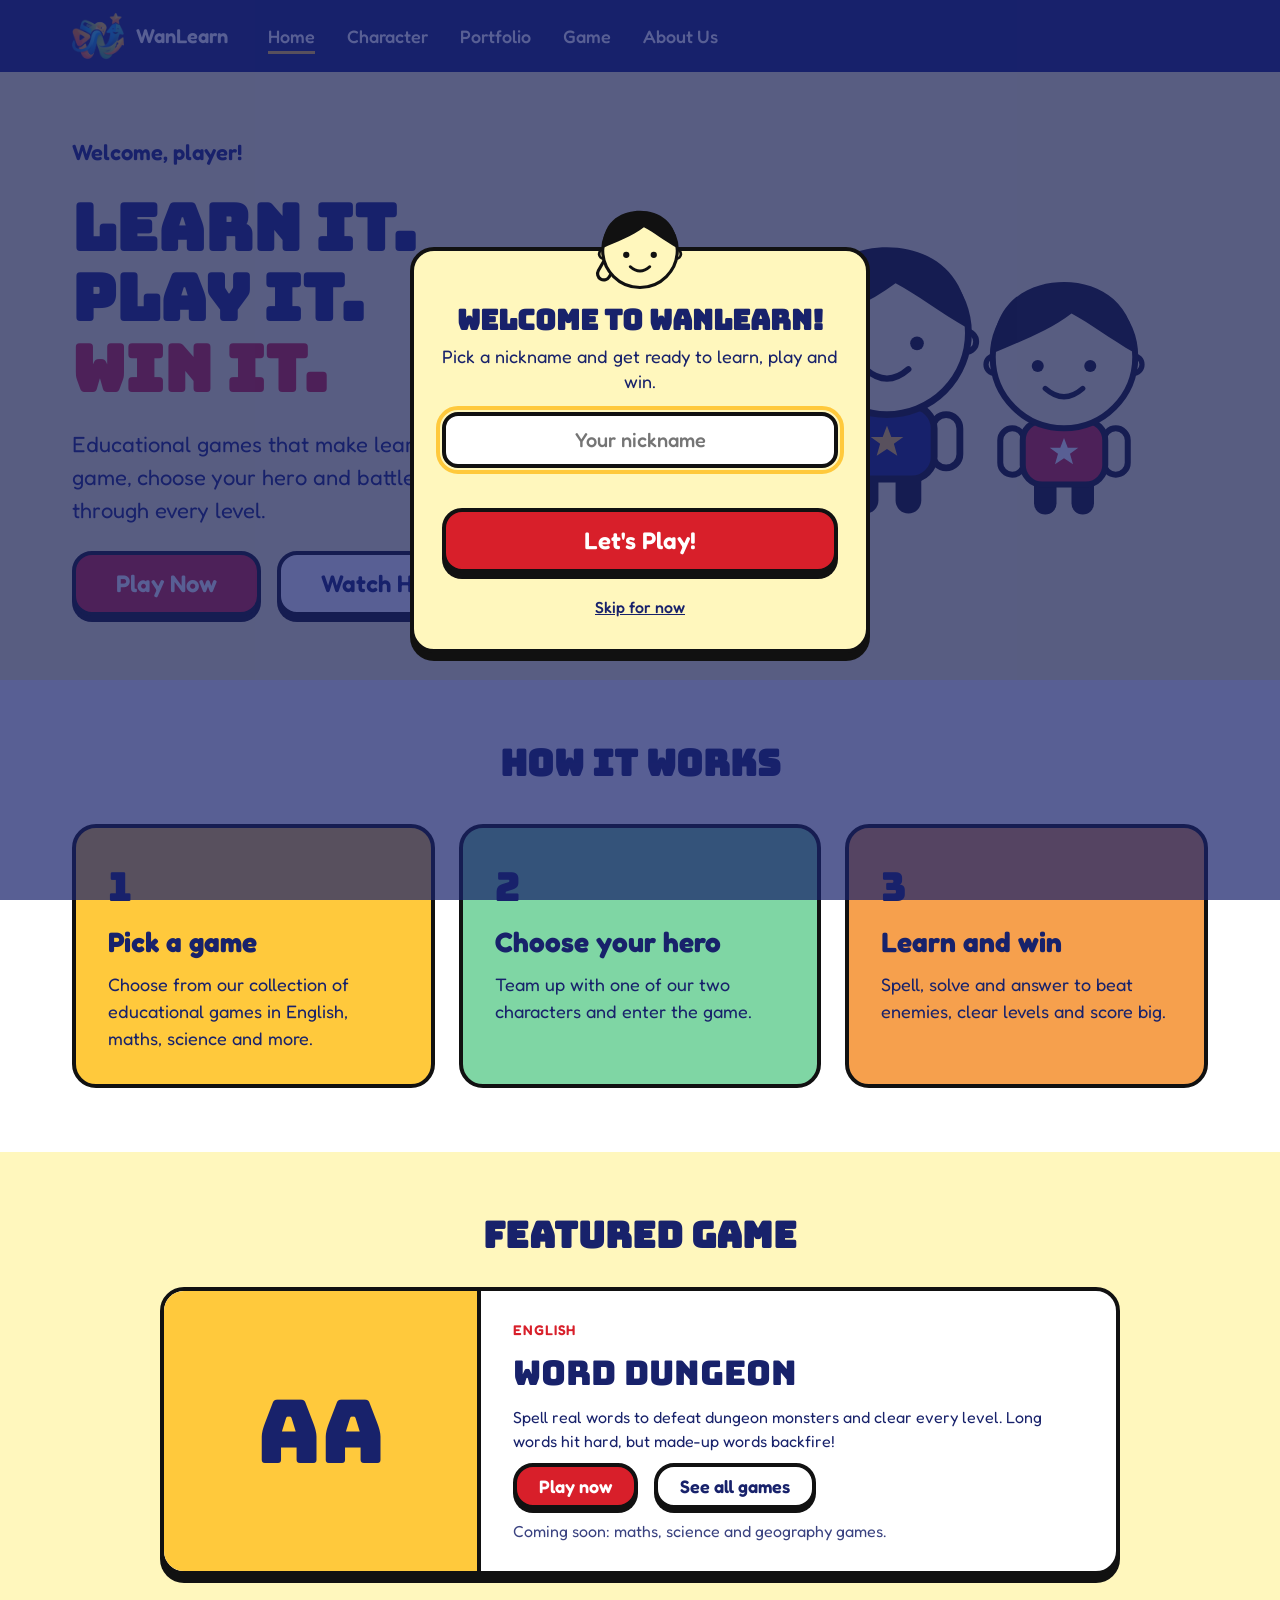
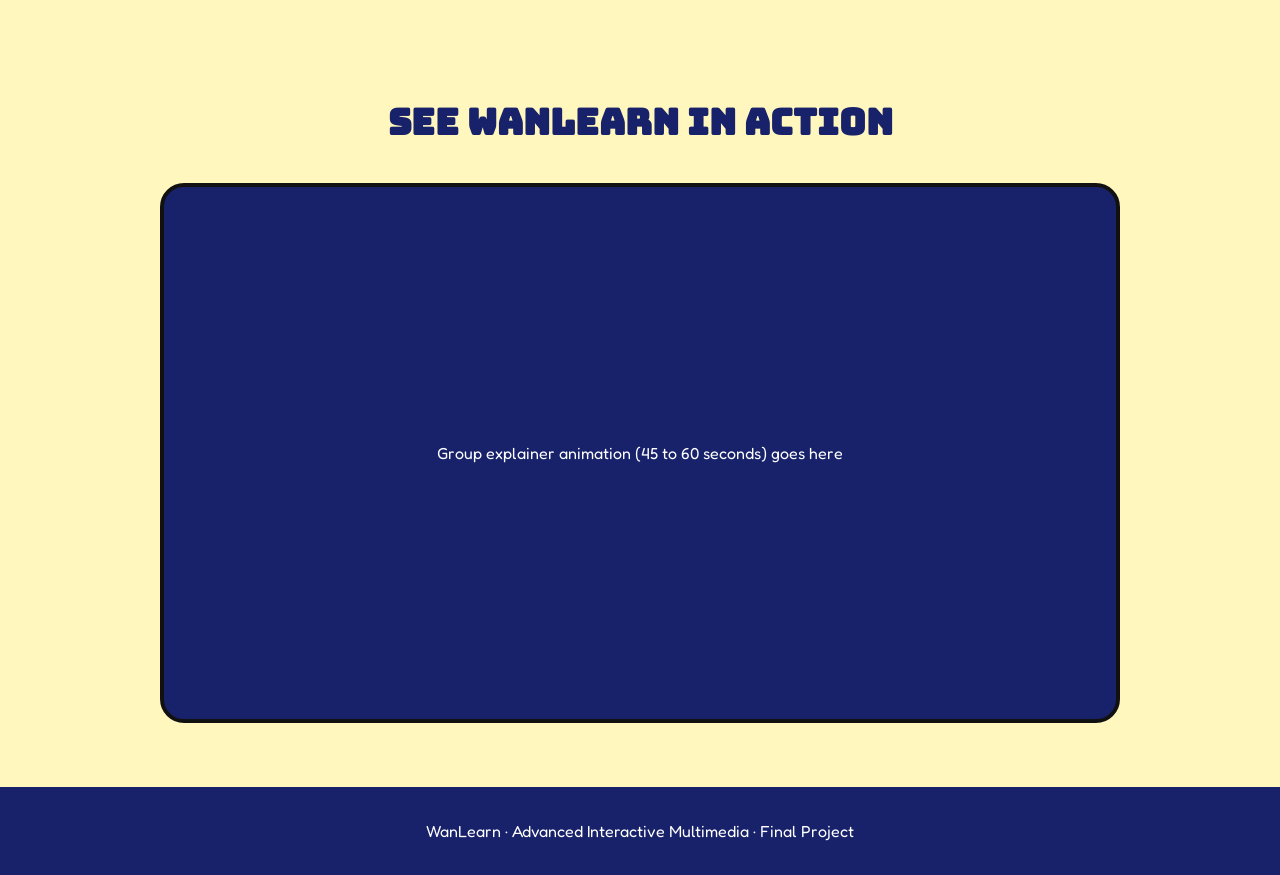
==== index.html @ 30d3d7ac "Add files via upload" ====
<!doctype html>
<html lang="en">
<head>
<meta charset="utf-8">
<meta name="viewport" content="width=device-width, initial-scale=1">
<title>WanLearn | Learn it. Play it. Win it.</title>
<link rel="preconnect" href="https://fonts.googleapis.com">
<link href="https://fonts.googleapis.com/css2?family=Bungee&family=Fredoka:wght@400;500;600&display=swap" rel="stylesheet">
<link rel="icon" type="image/png" href="assets/favicon.png">
<link rel="stylesheet" href="css/styles.css">
<link rel="stylesheet" href="css/popup.css">
</head>
<body>
<header class="nav"><div class="wrap"><a class="brand" href="index.html"><img class="logo" src="assets/logo.png" alt="">WanLearn</a><nav aria-label="Main"><ul><li><a class="link" href="index.html" aria-current="page">Home</a></li><li><a class="link" href="character.html">Character</a></li><li><a class="link" href="portfolio.html">Portfolio</a></li><li><a class="link" href="game.html">Game</a></li><li><a class="link" href="about.html">About Us</a></li></ul></nav></div></header>
<main>
<section class="hero"><div class="wrap">
<div class="hero-text">
<p class="greet">Welcome, <span class="player-name">player</span>!</p>
<h1>Learn it.<br>Play it.<br><span>Win it.</span></h1>
<p>Educational games that make learning fun. Pick a game, choose your hero and battle your way through every level.</p>
<div class="btns"><a class="btn btn-red" href="game.html">Play Now</a><a class="btn btn-white" href="#explainer">Watch How</a></div>
</div>
<div class="hero-art">
<img class="m1" src="assets/mascot.svg" alt="[Character A name], a WanLearn hero">
<img class="m2" src="assets/mascot2.svg" alt="[Character B name], a WanLearn hero">
</div>
</div></section>

<section class="steps"><div class="wrap">
<h2>How it works</h2>
<div class="grid">
<div class="card c1"><span class="n">1</span><h3>Pick a game</h3><p>Choose from our collection of educational games in English, maths, science and more.</p></div>
<div class="card c2"><span class="n">2</span><h3>Choose your hero</h3><p>Team up with one of our two characters and enter the game.</p></div>
<div class="card c3"><span class="n">3</span><h3>Learn and win</h3><p>Spell, solve and answer to beat enemies, clear levels and score big.</p></div>
</div></div></section>

<section class="featured"><div class="wrap">
<h2>Featured game</h2>
<article class="feature">
<div class="fthumb" aria-hidden="true">Aa</div>
<div class="ftext">
<p class="gtag">English</p>
<h3>Word Dungeon</h3>
<p>Spell real words to defeat dungeon monsters and clear every level. Long words hit hard, but made-up words backfire!</p>
<div class="btns"><a class="btn btn-red btn-sm" href="word-dungeon.html">Play now</a><a class="btn btn-white btn-sm" href="game.html">See all games</a></div>
<p class="soonline">Coming soon: maths, science and geography games.</p>
</div>
</article>
</div></section>

<section class="video" id="explainer"><div class="wrap">
<h2>See WanLearn in action</h2>
<!-- Replace this div with: <video controls src="assets/explainer.mp4"></video> -->
<div class="screen"><p>Group explainer animation (45 to 60 seconds) goes here</p></div>
</div></section>
</main>
<footer class="footer">WanLearn · Advanced Interactive Multimedia · Final Project</footer>

<div class="wl-overlay" id="wl-overlay">
  <div class="wl-modal" role="dialog" aria-modal="true" aria-labelledby="wl-title" aria-describedby="wl-text">

    <!-- Placeholder mascot: replace with your own exported character image if you like -->
    <svg class="wl-mascot" viewBox="0 0 280 250" role="img" aria-label="WanLearn mascot waving hello">
      <rect x="55" y="140" width="32" height="62" rx="16" fill="#FFF7BD" stroke="#111111" stroke-width="8" transform="rotate(30 71 140)"/>
      <circle cx="48" cy="130" r="12" fill="#FFF7BD" stroke="#111111" stroke-width="7"/>
      <circle cx="232" cy="130" r="12" fill="#FFF7BD" stroke="#111111" stroke-width="7"/>
      <circle cx="140" cy="120" r="95" fill="#FFF7BD" stroke="#111111" stroke-width="8"/>
      <path d="M45 115 C45 40 100 20 140 20 C190 20 235 50 235 115 C200 95 175 75 150 62 C120 85 80 100 45 115 Z" fill="#111111"/>
      <circle cx="105" cy="132" r="8" fill="#111111"/>
      <circle cx="175" cy="132" r="8" fill="#111111"/>
      <path d="M115 162 Q140 184 165 162" stroke="#111111" stroke-width="7" fill="none" stroke-linecap="round"/>
    </svg>

    <h2 class="wl-title" id="wl-title">Welcome to WanLearn!</h2>
    <p class="wl-text" id="wl-text">Pick a nickname and get ready to learn, play and win.</p>

    <label for="wl-name" style="position:absolute;left:-9999px">Your nickname</label>
    <input class="wl-input" id="wl-name" type="text" maxlength="14" placeholder="Your nickname" autocomplete="off">
    <p class="wl-error" id="wl-error" role="alert"></p>

    <button class="wl-play" id="wl-play" type="button">Let's Play!</button>
    <button class="wl-skip" id="wl-skip" type="button">Skip for now</button>
  </div>
</div>
<script src="js/popup.js"></script>
</body>
</html>
---- css/styles.css ----
:root{--navy:#18226B;--cream:#FFF7BD;--red:#D81F2A;--yellow:#FFC93C;--black:#111;--mint:#7FD6A4;--orange:#F6A04D;--white:#fff}
*{box-sizing:border-box}
body{margin:0;font-family:'Fredoka',Arial,sans-serif;color:var(--navy);background:var(--cream);line-height:1.5}
h1,h2{font-family:'Bungee',Arial,sans-serif;line-height:1.1;margin:0}
a:focus-visible,button:focus-visible{outline:4px solid var(--yellow);outline-offset:3px}
.wrap{max-width:1200px;margin:0 auto;padding:0 32px}

.nav{background:var(--navy);position:sticky;top:0;z-index:50}
.nav .wrap{display:flex;align-items:center;gap:40px;min-height:72px;flex-wrap:wrap;padding-top:8px;padding-bottom:8px}
.brand{display:flex;align-items:center;gap:12px;color:var(--white);font-weight:600;font-size:20px;text-decoration:none}
.logo{width:52px;height:52px;object-fit:contain}
.nav ul{display:flex;gap:32px;list-style:none;margin:0;padding:0;flex-wrap:wrap}
.nav a.link{color:var(--white);text-decoration:none;font-size:18px;font-weight:500;padding:4px 0;border-bottom:3px solid transparent;transition:color .15s}
.nav a.link:hover{color:var(--yellow)}
.nav a[aria-current="page"]{border-bottom-color:var(--yellow)}

.btn{display:inline-block;font:600 24px 'Fredoka',sans-serif;padding:14px 40px;border-radius:20px;border:4px solid var(--black);box-shadow:0 6px 0 var(--black);text-decoration:none;cursor:pointer;transition:transform .1s,box-shadow .1s}
.btn:active{transform:translateY(4px);box-shadow:0 2px 0 var(--black)}
.btn-red{background:var(--red);color:var(--white)}.btn-red:hover{background:#C21A24}
.btn-white{background:var(--white);color:var(--navy)}.btn-white:hover{background:var(--yellow)}

.hero .wrap{display:flex;align-items:center;justify-content:space-between;gap:48px;padding-top:64px;padding-bottom:64px;flex-wrap:wrap}
.hero-text{flex:1 1 480px;display:flex;flex-direction:column;gap:24px}
.hero h1{font-size:clamp(40px,6vw,64px)}.hero h1 span{color:var(--red)}
.hero p{font-size:22px;margin:0;max-width:520px}
.greet{font-weight:600;font-size:20px}
.btns{display:flex;gap:16px;flex-wrap:wrap}
.hero img{width:300px;max-width:100%;height:auto}
.hero-art{flex:0 1 340px;display:flex;justify-content:center}

.steps{background:var(--white);padding:64px 0}
.steps h2,.video h2{font-size:clamp(28px,4vw,36px);text-align:center;margin-bottom:40px}
.grid{display:grid;grid-template-columns:repeat(auto-fit,minmax(240px,1fr));gap:24px}
.card{border:4px solid var(--black);border-radius:24px;padding:32px}
.card .n{font:40px 'Bungee',sans-serif}
.card h3{margin:8px 0;font-size:28px}.card p{margin:0;font-size:18px}
.c1{background:var(--yellow)}.c2{background:var(--mint)}.c3{background:var(--orange)}

.video{padding:64px 0}
.screen{max-width:960px;margin:0 auto;aspect-ratio:16/9;background:var(--navy);color:var(--white);border:4px solid var(--black);border-radius:24px;display:grid;place-items:center;text-align:center;padding:16px}
.screen video{width:100%;height:100%;border-radius:20px}

.footer{background:var(--navy);color:var(--white);text-align:center;padding:32px 16px}
@media(max-width:700px){.wrap{padding:0 20px}.nav .wrap{gap:12px}.nav ul{gap:20px}.hero .wrap{padding-top:40px}}

.page-head{padding:56px 0 24px}
.page-head h1{font-size:clamp(34px,5vw,56px);margin-bottom:12px}
.page-head p{font-size:22px;margin:0;max-width:640px}
.chars{padding:24px 0 64px}
.grid2{display:grid;grid-template-columns:repeat(auto-fit,minmax(300px,1fr));gap:32px}
.char-card{background:var(--white);border:4px solid var(--black);border-radius:24px;box-shadow:0 8px 0 var(--black);overflow:hidden}
.stage{aspect-ratio:4/3;display:grid;place-items:center;border-bottom:4px solid var(--black)}
.ca .stage{background:var(--yellow)}.cb .stage{background:var(--mint)}
.stage img,.stage video{height:88%;width:auto;max-width:100%;transform-origin:50% 100%}
.char-card:hover .stage img{animation:wiggle .6s ease-in-out}
@keyframes wiggle{25%{transform:rotate(-4deg)}75%{transform:rotate(4deg)}}
.char-info{padding:24px 28px 28px}
.char-info h2{font-size:30px;margin-bottom:4px}
.by{margin:0 0 12px;font-weight:500;opacity:.8}
.traits{display:flex;gap:8px;flex-wrap:wrap;list-style:none;padding:0;margin:16px 0 0}
.traits li{background:var(--cream);border:3px solid var(--black);border-radius:999px;padding:2px 16px;font-weight:500}
.rules{background:var(--white);padding:64px 0}
.rules h2{font-size:clamp(28px,4vw,36px);text-align:center;margin-bottom:40px}
.rules .grid{list-style:none;padding:0;margin:0}
@media(prefers-reduced-motion:reduce){.char-card:hover .stage img{animation:none}}

.jump{margin-top:24px!important;display:flex;gap:16px;flex-wrap:wrap}
.jump .btn{font-size:18px;padding:8px 24px;box-shadow:0 4px 0 var(--black)}
.person{background:var(--white);padding:56px 0;border-top:4px solid var(--black)}
.person+.person{background:var(--cream)}
.profile{display:flex;gap:40px;align-items:center;flex-wrap:wrap;margin-bottom:16px}
.photo,.thumb{display:grid;place-items:center;background:var(--cream);border:3px solid var(--black);color:var(--navy);font-weight:500}
.person+.person .photo,.person+.person .thumb{background:var(--white)}
.photo{width:220px;height:220px;border-radius:50%;flex:0 0 auto}
.profile-text{flex:1 1 340px}
.profile-text h2{font-size:clamp(28px,4vw,40px)}
.role{font-size:22px;font-weight:600;margin:8px 0 12px;color:var(--red)}
.profile-text p{max-width:640px}
.contact{display:flex;gap:24px;flex-wrap:wrap}
.contact a{color:var(--navy);font-weight:500}
.sub{font-size:26px;margin:40px 0 12px;padding-bottom:8px;border-bottom:3px solid var(--yellow)}
.lead{max-width:720px;font-size:18px;margin:0}
.skills,.ach{list-style:none;padding:0;margin:0;display:flex;gap:10px;flex-wrap:wrap}
.skills li{border:3px solid var(--black);border-radius:999px;padding:4px 18px;font-weight:500;background:var(--yellow)}
.ach{flex-direction:column;gap:8px}
.ach li{padding-left:20px;border-left:6px solid var(--red);font-size:18px}
.projects{display:grid;grid-template-columns:repeat(auto-fit,minmax(260px,1fr));gap:24px}
.proj{border:3px solid var(--black);border-radius:16px;padding:16px;background:var(--white);display:flex;flex-direction:column;gap:6px}
.person+.person .proj{background:var(--white)}
.thumb{aspect-ratio:16/10;border-radius:10px;margin-bottom:6px}
.proj h4{margin:0;font-size:20px}
.proj p{margin:0}
.meta{font-weight:500;opacity:.75}

.banner{background:var(--yellow);border:3px solid var(--black);border-radius:16px;padding:12px 20px;display:inline-block}
.narrow{max-width:820px}
.about{padding:16px 0 72px}
.about h2{font-size:clamp(26px,4vw,34px);margin:40px 0 16px}
.acc{background:var(--white);border:4px solid var(--black);border-radius:16px;margin-bottom:16px;overflow:hidden}
.acc summary{cursor:pointer;font:600 22px 'Fredoka',sans-serif;padding:16px 24px;list-style:none;display:flex;justify-content:space-between;gap:16px}
.acc summary::-webkit-details-marker{display:none}
.acc summary::after{content:'+';font:24px 'Bungee',sans-serif;color:var(--red)}
.acc[open] summary::after{content:'\2212'}
.acc[open] summary{background:var(--yellow);border-bottom:4px solid var(--black)}
.acc summary:focus-visible{outline:4px solid var(--navy);outline-offset:-4px}
.acc-body{padding:16px 24px 20px}.acc-body p{margin:0 0 10px}

.how{max-width:640px;margin:0 auto 24px;text-align:center;font-size:20px}
.game{padding:16px 0 72px}
.playfield{display:grid;grid-template-columns:minmax(280px,1fr) minmax(240px,320px);gap:32px;max-width:960px;margin:0 auto;align-items:start}
.board-panel,.side{background:var(--white);border:4px solid var(--black);border-radius:24px;box-shadow:0 8px 0 var(--black);padding:24px}
.word-display{min-height:64px;display:grid;place-items:center;background:var(--navy);color:var(--white);border-radius:16px;font:clamp(22px,4vw,32px) 'Bungee',sans-serif;letter-spacing:.12em;margin-bottom:16px;padding:8px;overflow-wrap:anywhere}
.board{display:grid;grid-template-columns:repeat(4,1fr);gap:10px}
.tile{aspect-ratio:1;font:clamp(26px,6vw,38px) 'Bungee',sans-serif;color:var(--navy);background:var(--cream);border:4px solid var(--black);border-radius:16px;box-shadow:0 5px 0 var(--black);cursor:pointer;transition:transform .08s,box-shadow .08s}
.tile:hover{background:#FFEE8A}
.tile[aria-pressed="true"]{background:var(--yellow);transform:translateY(3px);box-shadow:0 2px 0 var(--black)}
.controls{display:flex;gap:12px;flex-wrap:wrap;margin-top:20px}
.btn-sm{font-size:18px;padding:8px 22px;box-shadow:0 4px 0 var(--black)}
.game-msg{min-height:28px;margin:12px 0 0;font-weight:600}
.who{margin:0 0 8px}
.stat{display:flex;justify-content:space-between;font-weight:600;font-size:20px;margin:4px 0}
.stat span{font-family:'Bungee',sans-serif;color:var(--red)}
.worm{display:flex;flex-wrap:wrap;align-items:center;gap:0;margin:20px 0}
.seg{width:30px;height:30px;border-radius:50%;border:3px solid var(--black);margin-right:-6px}
.s0{background:#2E9B57}.s1{background:var(--orange)}.s2{background:#1E88D8}
.seg.head{width:38px;height:38px;margin-right:0;background:radial-gradient(circle at 33% 42%,#111 3px,transparent 4px),radial-gradient(circle at 67% 42%,#111 3px,transparent 4px),var(--mint)}
.side h2{font-size:22px;margin:8px 0}
.found{list-style:none;padding:0;margin:0;display:flex;flex-wrap:wrap;gap:8px}
.found li{background:var(--yellow);border:3px solid var(--black);border-radius:999px;padding:0 14px;font-weight:600}
.found li.none{background:none;border:0;padding:0;font-weight:400}
@media(max-width:800px){.playfield{grid-template-columns:1fr}}
@media(prefers-reduced-motion:reduce){.tile{transition:none}}

.arena{position:relative;max-width:960px;margin:0 auto 32px;display:grid;grid-template-columns:1fr auto 1fr;gap:16px;align-items:center;background:var(--navy);color:var(--white);border:4px solid var(--black);border-radius:24px;box-shadow:0 8px 0 var(--black);padding:24px}
.fighter{text-align:center}
.fname{font-weight:600;font-size:20px;margin:0 0 8px}
.bar{height:20px;background:#0C1344;border:3px solid var(--black);border-radius:999px;overflow:hidden}
.fill{height:100%;width:100%;transition:width .4s}
.me .fill{background:var(--mint)}.foe .fill{background:#FF5A64}
.hp{margin:6px 0 12px;font-weight:600}
.monster{display:flex;justify-content:center}
.mid{text-align:center;max-width:180px}
.vs{font:36px 'Bungee',sans-serif;color:var(--yellow);margin:0}
.lvl{margin:4px 0 0;font-size:16px}
.hero-img{width:130px;height:auto}
.hit{animation:shake .4s}
@keyframes shake{25%{transform:translateX(-8px)}75%{transform:translateX(8px)}}
.overlay{position:absolute;inset:0;background:rgba(24,34,107,.95);border-radius:20px;display:flex;flex-direction:column;align-items:center;justify-content:center;gap:12px;text-align:center;padding:24px}
.overlay[hidden]{display:none}
.overlay h2{font-size:clamp(24px,4vw,34px);color:var(--yellow)}
.overlay p{margin:0;font-size:20px;max-width:480px}
.tip{font-size:15px;opacity:.8;margin:16px 0 0}
@media(max-width:800px){.arena{grid-template-columns:1fr}.mid{max-width:none}}
@media(prefers-reduced-motion:reduce){.hit{animation:none}.fill{transition:none}}

.hero-opts{display:flex;gap:20px;flex-wrap:wrap;justify-content:center}
.hero-opt{display:flex;flex-direction:column;align-items:center;gap:8px;width:190px;padding:16px;font:600 20px 'Fredoka',sans-serif;color:var(--navy);background:var(--cream);border:4px solid var(--black);border-radius:20px;box-shadow:0 6px 0 var(--black);cursor:pointer}
.hero-opt img{width:110px;height:auto}
.hero-opt:hover{background:var(--yellow)}
.hero-opt:focus-visible{outline:4px solid var(--yellow);outline-offset:3px}
.link-btn{margin-top:8px;padding:6px;font:500 16px 'Fredoka',sans-serif;color:var(--white);background:none;border:0;text-decoration:underline;cursor:pointer}
.link-btn:hover{color:var(--yellow)}
.link-btn:focus-visible{outline:4px solid var(--yellow);outline-offset:2px}

.crumb{margin:0 0 12px!important;font-size:18px!important;font-weight:500}
.crumb a{color:var(--navy)}
.library{padding:16px 0 72px}
.filters{display:flex;gap:10px;flex-wrap:wrap;margin-bottom:28px}
.chip{font:600 18px 'Fredoka',sans-serif;color:var(--navy);background:var(--white);border:3px solid var(--black);border-radius:999px;padding:6px 22px;cursor:pointer}
.chip:hover{background:var(--cream);outline:3px solid var(--yellow)}
.chip[aria-pressed="true"]{background:var(--navy);color:var(--white)}
.chip:focus-visible{outline:4px solid var(--yellow);outline-offset:3px}
.gcards{display:grid;grid-template-columns:repeat(auto-fill,minmax(260px,1fr));gap:28px}
.gcard{background:var(--white);border:4px solid var(--black);border-radius:24px;box-shadow:0 8px 0 var(--black);overflow:hidden;display:flex;flex-direction:column}
.gcard[hidden]{display:none}
.gthumb{aspect-ratio:16/9;display:grid;place-items:center;font:clamp(40px,6vw,56px) 'Bungee',sans-serif;color:var(--navy);border-bottom:4px solid var(--black)}
.gc-eng .gthumb{background:var(--yellow)}.gc-math .gthumb{background:var(--mint)}.gc-sci .gthumb{background:var(--orange)}.gc-geo .gthumb{background:#8CC8F5}
.gbody{padding:20px 24px 24px;display:flex;flex-direction:column;gap:8px;flex:1}
.gbody h2{font-size:26px}
.gbody p{margin:0}
.gtag{font-weight:600;color:var(--red);text-transform:uppercase;letter-spacing:.06em;font-size:14px}
.gskills{font-size:16px;opacity:.85}
.gbody .btn,.soon{margin-top:auto;align-self:flex-start}
.soon{display:inline-block;font-weight:600;font-size:18px;padding:6px 20px;border:3px dashed var(--navy);border-radius:999px}

.hero .hero-art{flex:0 1 480px;display:flex;justify-content:center;align-items:flex-end}
.hero .hero-art img{width:240px;height:auto}
.hero .hero-art .m2{margin-left:-48px;width:210px}
.hero .hero-art .m1{animation:bob 3s ease-in-out infinite}
.hero .hero-art .m2{animation:bob 3s ease-in-out .6s infinite}
@keyframes bob{50%{transform:translateY(-10px)}}
.featured{padding:64px 0}
.featured h2{font-size:clamp(28px,4vw,36px);text-align:center;margin-bottom:32px}
.feature{max-width:960px;margin:0 auto;display:grid;grid-template-columns:minmax(200px,1fr) 2fr;background:var(--white);border:4px solid var(--black);border-radius:24px;box-shadow:0 8px 0 var(--black);overflow:hidden}
.fthumb{display:grid;place-items:center;background:var(--yellow);border-right:4px solid var(--black);font:clamp(56px,8vw,88px) 'Bungee',sans-serif;color:var(--navy);min-height:200px}
.ftext{padding:28px 32px;display:flex;flex-direction:column;gap:10px}
.ftext h3{font:clamp(26px,3.5vw,34px) 'Bungee',sans-serif;margin:0}
.ftext p{margin:0}
.soonline{font-size:16px;opacity:.85}
@media(max-width:700px){.hero .hero-art img{width:160px}.hero .hero-art .m2{width:140px;margin-left:-32px}.feature{grid-template-columns:1fr}.fthumb{border-right:0;border-bottom:4px solid var(--black);min-height:120px}}
@media(prefers-reduced-motion:reduce){.hero .hero-art img{animation:none}}
---- css/popup.css ----
.wl-overlay {
    position: fixed;
    inset: 0;
    z-index: 9999;
    display: none;
    align-items: center;
    justify-content: center;
    padding: 16px;
    background: rgba(24, 34, 107, 0.72);
    font-family: 'Fredoka', Arial, sans-serif;
  }
  .wl-overlay.wl-open { display: flex; }

  .wl-modal {
    position: relative;
    width: 100%;
    max-width: 460px;
    box-sizing: border-box;
    padding: 28px 28px 24px;
    text-align: center;
    color: #18226B;
    background: #FFF7BD;
    border: 4px solid #111111;
    border-radius: 24px;
    box-shadow: 0 8px 0 #111111;
  }
  .wl-open .wl-modal { animation: wl-pop 0.35s ease-out; }
  @keyframes wl-pop {
    from { transform: scale(0.85); opacity: 0; }
    to   { transform: scale(1);    opacity: 1; }
  }
  @media (prefers-reduced-motion: reduce) {
    .wl-open .wl-modal { animation: none; }
  }

  .wl-mascot { width: 110px; height: auto; margin: -76px auto 4px; display: block; }
  .wl-title  { margin: 0 0 8px; font-family: 'Bungee', Arial, sans-serif; font-size: 28px; line-height: 1.1; }
  .wl-text   { margin: 0 0 18px; font-size: 18px; line-height: 1.4; }

  .wl-input {
    width: 100%;
    box-sizing: border-box;
    padding: 12px 16px;
    font: 500 20px 'Fredoka', Arial, sans-serif;
    text-align: center;
    color: #18226B;
    background: #FFFFFF;
    border: 4px solid #111111;
    border-radius: 16px;
  }
  .wl-input:focus-visible { outline: 4px solid #FFC93C; outline-offset: 2px; }

  .wl-error { min-height: 24px; margin: 8px 0 8px; font-size: 16px; font-weight: 500; color: #B3121C; }

  .wl-play {
    display: block;
    width: 100%;
    padding: 14px 24px;
    font: 600 24px 'Fredoka', Arial, sans-serif;
    color: #FFFFFF;
    background: #D81F2A;
    border: 4px solid #111111;
    border-radius: 20px;
    box-shadow: 0 6px 0 #111111;
    cursor: pointer;
    transition: transform 0.1s, box-shadow 0.1s;
  }
  .wl-play:hover  { background: #C21A24; }
  .wl-play:active { transform: translateY(4px); box-shadow: 0 2px 0 #111111; }
  .wl-play:focus-visible, .wl-skip:focus-visible { outline: 4px solid #18226B; outline-offset: 3px; }

  .wl-skip {
    margin-top: 16px;
    padding: 8px;
    font: 500 16px 'Fredoka', Arial, sans-serif;
    color: #18226B;
    background: none;
    border: 0;
    text-decoration: underline;
    cursor: pointer;
  }
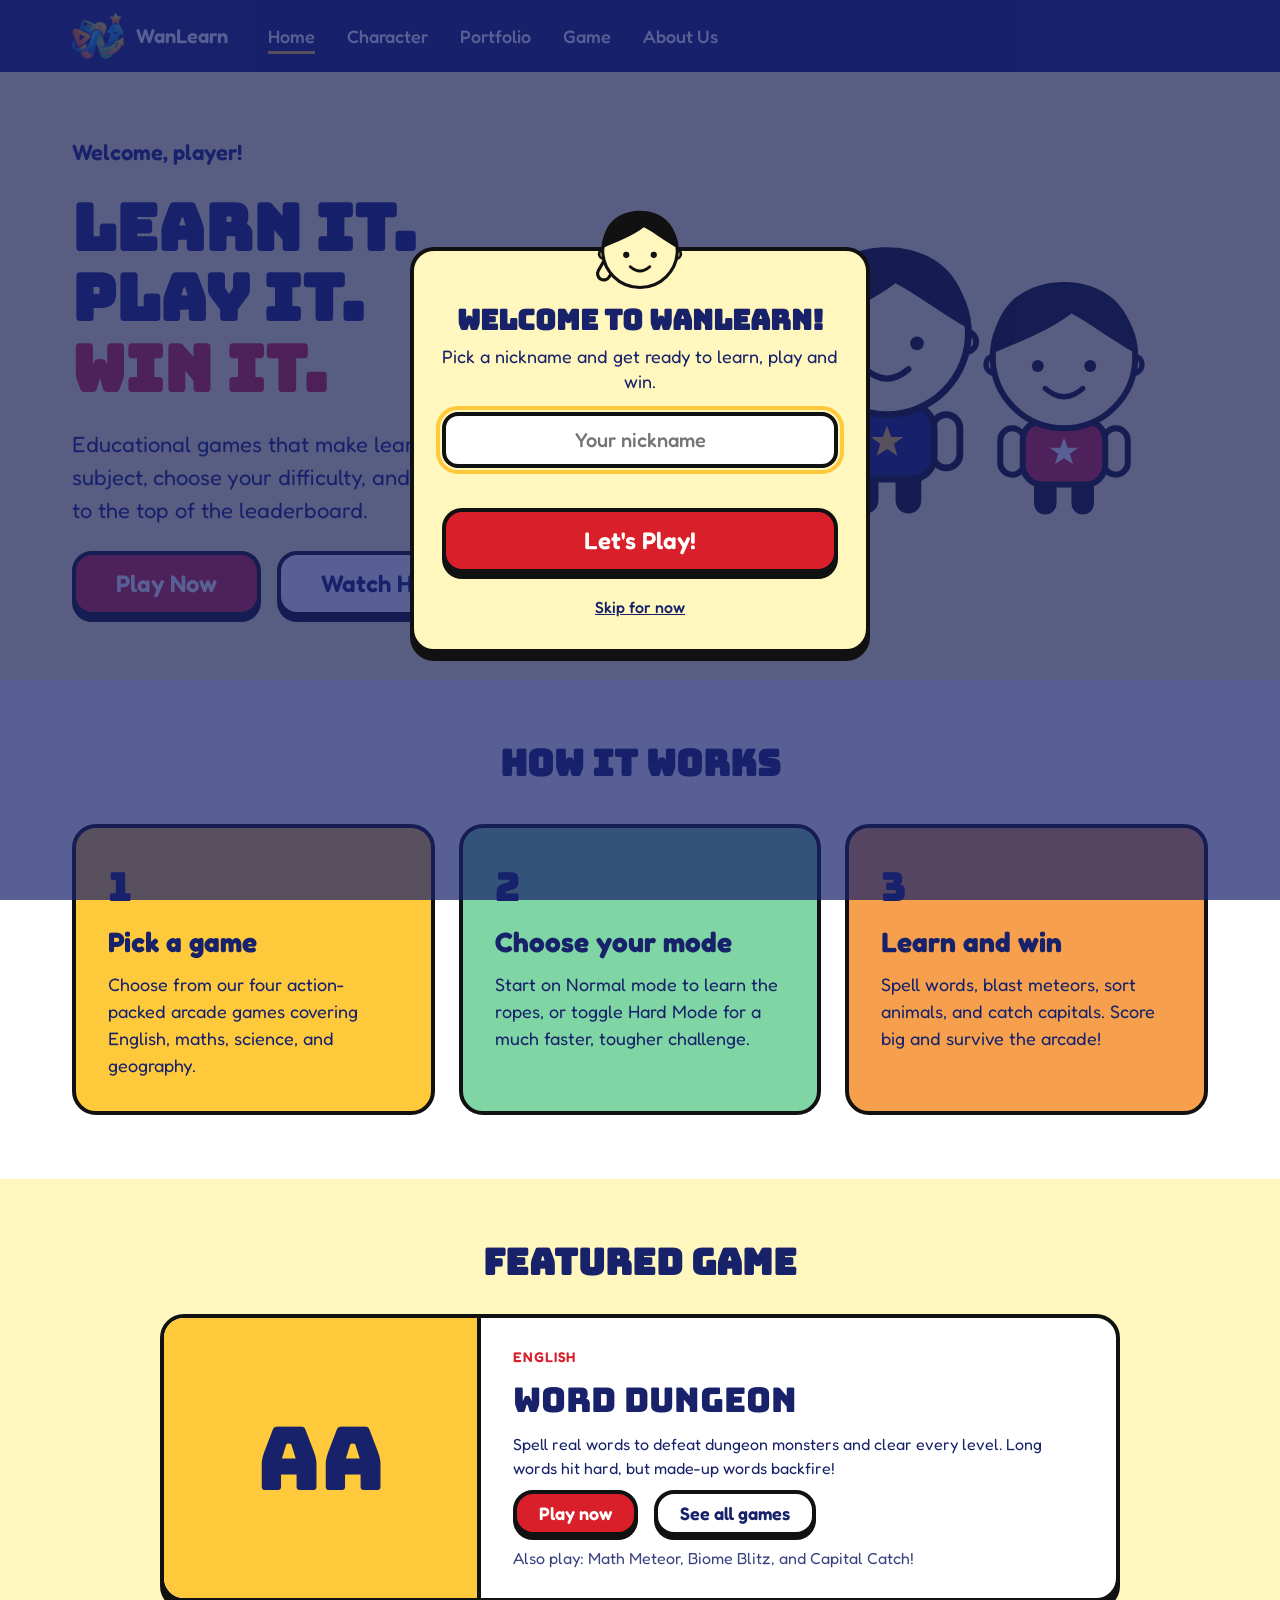
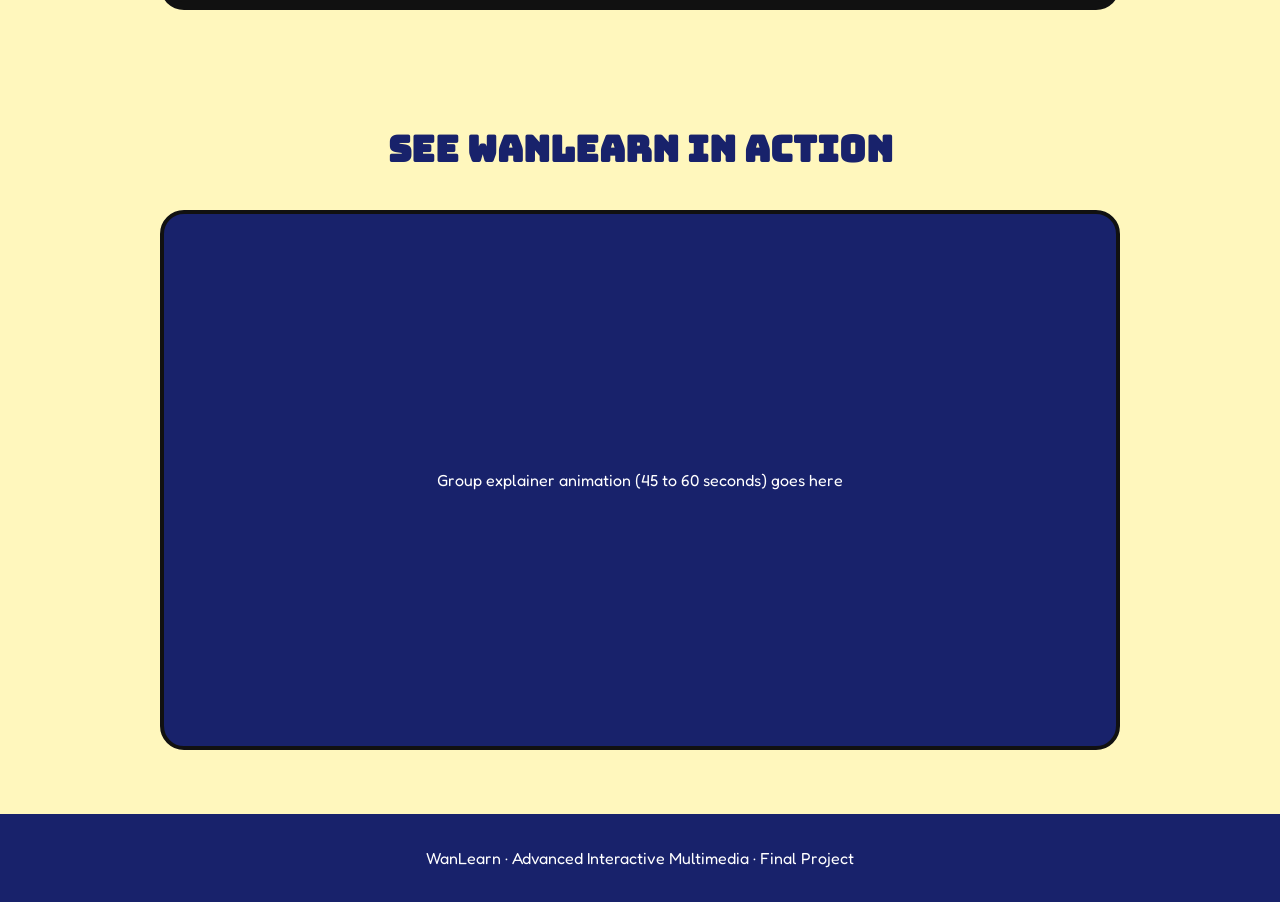
==== commit 4776a102: "Add files via upload" ====
--- a/index.html
+++ b/index.html
@@ -12,12 +12,13 @@
 </head>
 <body>
 <header class="nav"><div class="wrap"><a class="brand" href="index.html"><img class="logo" src="assets/logo.png" alt="">WanLearn</a><nav aria-label="Main"><ul><li><a class="link" href="index.html" aria-current="page">Home</a></li><li><a class="link" href="character.html">Character</a></li><li><a class="link" href="portfolio.html">Portfolio</a></li><li><a class="link" href="game.html">Game</a></li><li><a class="link" href="about.html">About Us</a></li></ul></nav></div></header>
+
 <main>
 <section class="hero"><div class="wrap">
 <div class="hero-text">
 <p class="greet">Welcome, <span class="player-name">player</span>!</p>
 <h1>Learn it.<br>Play it.<br><span>Win it.</span></h1>
-<p>Educational games that make learning fun. Pick a game, choose your hero and battle your way through every level.</p>
+<p>Educational games that make learning fun. Pick a subject, choose your difficulty, and battle your way to the top of the leaderboard.</p>
 <div class="btns"><a class="btn btn-red" href="game.html">Play Now</a><a class="btn btn-white" href="#explainer">Watch How</a></div>
 </div>
 <div class="hero-art">
@@ -29,9 +30,21 @@
 <section class="steps"><div class="wrap">
 <h2>How it works</h2>
 <div class="grid">
-<div class="card c1"><span class="n">1</span><h3>Pick a game</h3><p>Choose from our collection of educational games in English, maths, science and more.</p></div>
-<div class="card c2"><span class="n">2</span><h3>Choose your hero</h3><p>Team up with one of our two characters and enter the game.</p></div>
-<div class="card c3"><span class="n">3</span><h3>Learn and win</h3><p>Spell, solve and answer to beat enemies, clear levels and score big.</p></div>
+  <div class="card c1">
+    <span class="n">1</span>
+    <h3>Pick a game</h3>
+    <p>Choose from our four action-packed arcade games covering English, maths, science, and geography.</p>
+  </div>
+  <div class="card c2">
+    <span class="n">2</span>
+    <h3>Choose your mode</h3>
+    <p>Start on Normal mode to learn the ropes, or toggle Hard Mode for a much faster, tougher challenge.</p>
+  </div>
+  <div class="card c3">
+    <span class="n">3</span>
+    <h3>Learn and win</h3>
+    <p>Spell words, blast meteors, sort animals, and catch capitals. Score big and survive the arcade!</p>
+  </div>
 </div></div></section>
 
 <section class="featured"><div class="wrap">
@@ -43,7 +56,7 @@
 <h3>Word Dungeon</h3>
 <p>Spell real words to defeat dungeon monsters and clear every level. Long words hit hard, but made-up words backfire!</p>
 <div class="btns"><a class="btn btn-red btn-sm" href="word-dungeon.html">Play now</a><a class="btn btn-white btn-sm" href="game.html">See all games</a></div>
-<p class="soonline">Coming soon: maths, science and geography games.</p>
+<p class="soonline">Also play: Math Meteor, Biome Blitz, and Capital Catch!</p>
 </div>
 </article>
 </div></section>
@@ -54,6 +67,7 @@
 <div class="screen"><p>Group explainer animation (45 to 60 seconds) goes here</p></div>
 </div></section>
 </main>
+
 <footer class="footer">WanLearn · Advanced Interactive Multimedia · Final Project</footer>
 
 <div class="wl-overlay" id="wl-overlay">
@@ -84,4 +98,4 @@
 </div>
 <script src="js/popup.js"></script>
 </body>
-</html>
+</html>
--- a/css/styles.css
+++ b/css/styles.css
@@ -199,3 +199,91 @@
 .soonline{font-size:16px;opacity:.85}
 @media(max-width:700px){.hero .hero-art img{width:160px}.hero .hero-art .m2{width:140px;margin-left:-32px}.feature{grid-template-columns:1fr}.fthumb{border-right:0;border-bottom:4px solid var(--black);min-height:120px}}
 @media(prefers-reduced-motion:reduce){.hero .hero-art img{animation:none}}
+
+/* --- Game-Specific Additions --- */
+.math-options { display: grid; grid-template-columns: 1fr 1fr; gap: 16px; margin-top: 20px; }
+.math-btn { font: 600 28px 'Bungee', sans-serif; padding: 20px; width: 100%; background: var(--white); border: 4px solid var(--black); border-radius: 16px; cursor: pointer; box-shadow: 0 6px 0 var(--black); transition: transform 0.1s; }
+.math-btn:hover { background: var(--yellow); }
+.math-btn:active { transform: translateY(4px); box-shadow: 0 2px 0 var(--black); }
+
+.memory-grid { display: grid; grid-template-columns: repeat(4, 1fr); gap: 12px; margin-bottom: 20px; }
+.mem-card { aspect-ratio: 1; background: var(--navy); color: var(--white); border: 4px solid var(--black); border-radius: 16px; font: 24px 'Bungee', sans-serif; cursor: pointer; display: grid; place-items: center; box-shadow: 0 6px 0 var(--black); transition: transform 0.1s, background 0.2s; }
+.mem-card.flipped { background: var(--yellow); color: var(--navy); }
+.mem-card.matched { background: var(--mint); color: var(--navy); cursor: default; box-shadow: none; transform: translateY(6px); }
+
+.geo-question { font-size: 24px; font-weight: 600; text-align: center; margin-bottom: 24px; }
+.geo-options { display: flex; flex-direction: column; gap: 12px; }
+
+/* --- Math Meteor --- */
+.meteor-area { position: relative; width: 100%; height: 300px; background: #0C1344; border-radius: 16px; overflow: hidden; margin-bottom: 20px; border: 4px solid var(--black); }
+.equation { position: absolute; top: 10px; left: 50%; transform: translateX(-50%); color: var(--white); font: 32px 'Bungee', sans-serif; text-shadow: 2px 2px 0 var(--black); z-index: 10; }
+.meteor { position: absolute; width: 60px; height: 60px; background: var(--orange); border: 4px solid var(--black); border-radius: 50%; display: grid; place-items: center; font: 24px 'Bungee', sans-serif; color: var(--navy); cursor: pointer; box-shadow: inset -4px -4px 0 rgba(0,0,0,0.2); }
+@keyframes fall { to { top: 100%; } }
+
+/* --- Biome Blitz --- */
+.biome-area {
+  position: relative;
+  width: 100%;
+  height: 350px;
+  background: #8CC8F5; /* Sky blue */
+  border: 4px solid var(--black);
+  border-radius: 16px 16px 0 0;
+  overflow: hidden;
+  border-bottom: none;
+}
+
+.biome-item {
+  position: absolute;
+  width: 70px;
+  height: 70px;
+  background: var(--white);
+  border: 4px solid var(--black);
+  border-radius: 50%;
+  display: grid;
+  place-items: center;
+  font-size: 36px;
+  box-shadow: 0 4px 0 var(--black);
+  cursor: default;
+}
+
+@keyframes fall-biome {
+  to { top: 100%; }
+}
+
+.biome-bins {
+  display: grid;
+  grid-template-columns: repeat(3, 1fr);
+  gap: 8px;
+  background: var(--navy);
+  padding: 12px;
+  border: 4px solid var(--black);
+  border-radius: 0 0 16px 16px;
+}
+
+.bin-btn {
+  padding: 16px 8px;
+  background: var(--cream);
+  border: 4px solid var(--black);
+  border-radius: 12px;
+  font: 600 18px 'Fredoka', sans-serif;
+  color: var(--navy);
+  cursor: pointer;
+  box-shadow: 0 4px 0 var(--black);
+  transition: transform 0.1s, box-shadow 0.1s, background 0.2s;
+  display: flex;
+  flex-direction: column;
+  align-items: center;
+  gap: 4px;
+}
+
+.bin-btn span { font-size: 32px; }
+.bin-btn:hover { background: var(--yellow); }
+.bin-btn:active { transform: translateY(4px); box-shadow: 0 0 0 var(--black); }
+.bin-btn.correct { background: #7FD6A4; }
+.bin-btn.wrong { background: #FF5A64; }
+
+/* --- Capital Catch --- */
+.catch-area { position: relative; width: 100%; height: 350px; background: #8CC8F5; border: 4px solid var(--black); border-radius: 16px; overflow: hidden; margin-bottom: 20px; }
+.player-basket { position: absolute; bottom: 10px; width: 80px; height: 50px; background: var(--navy); border: 4px solid var(--black); border-radius: 10px 10px 0 0; display: grid; place-items: center; font-size: 24px; transition: left 0.1s; z-index: 10; }
+.falling-city { position: absolute; padding: 8px 16px; background: var(--white); border: 3px solid var(--black); border-radius: 999px; font-weight: 600; font-size: 18px; color: var(--navy); }
+@keyframes drop { to { top: 100%; } }
